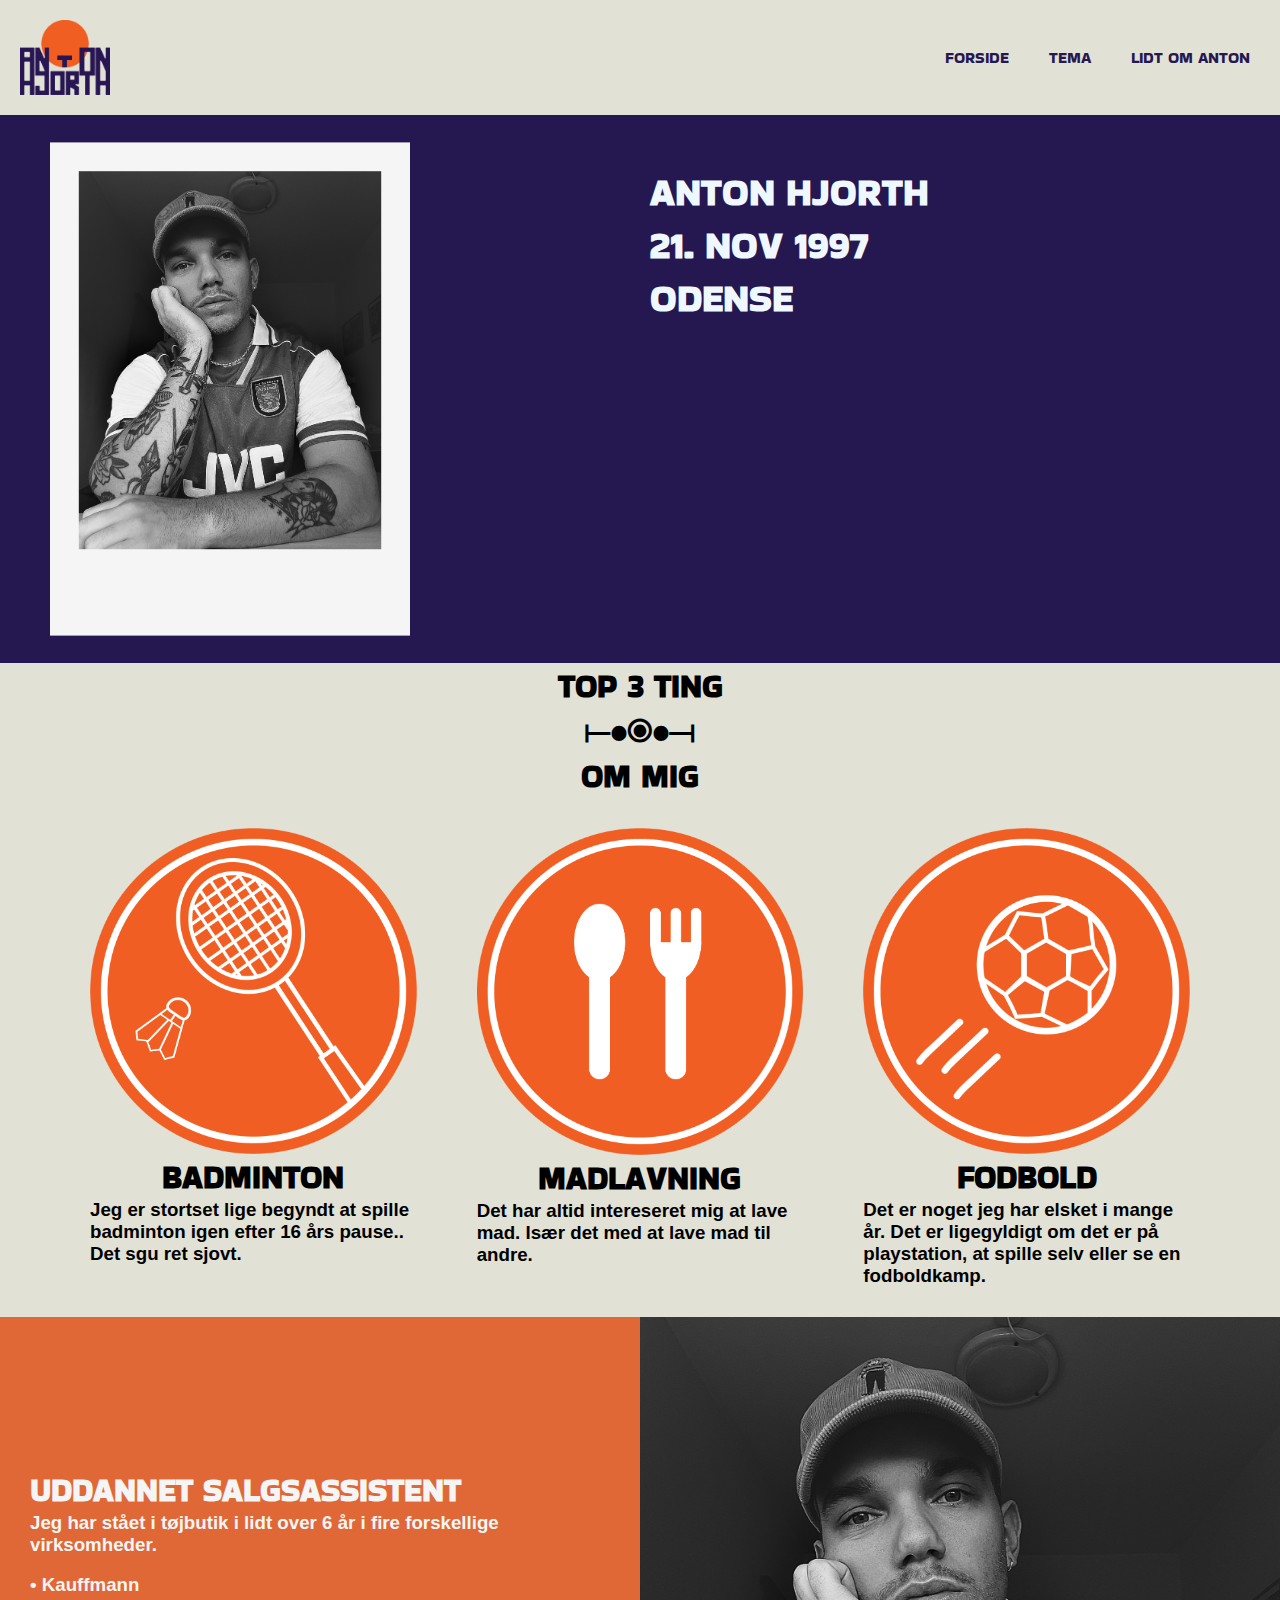
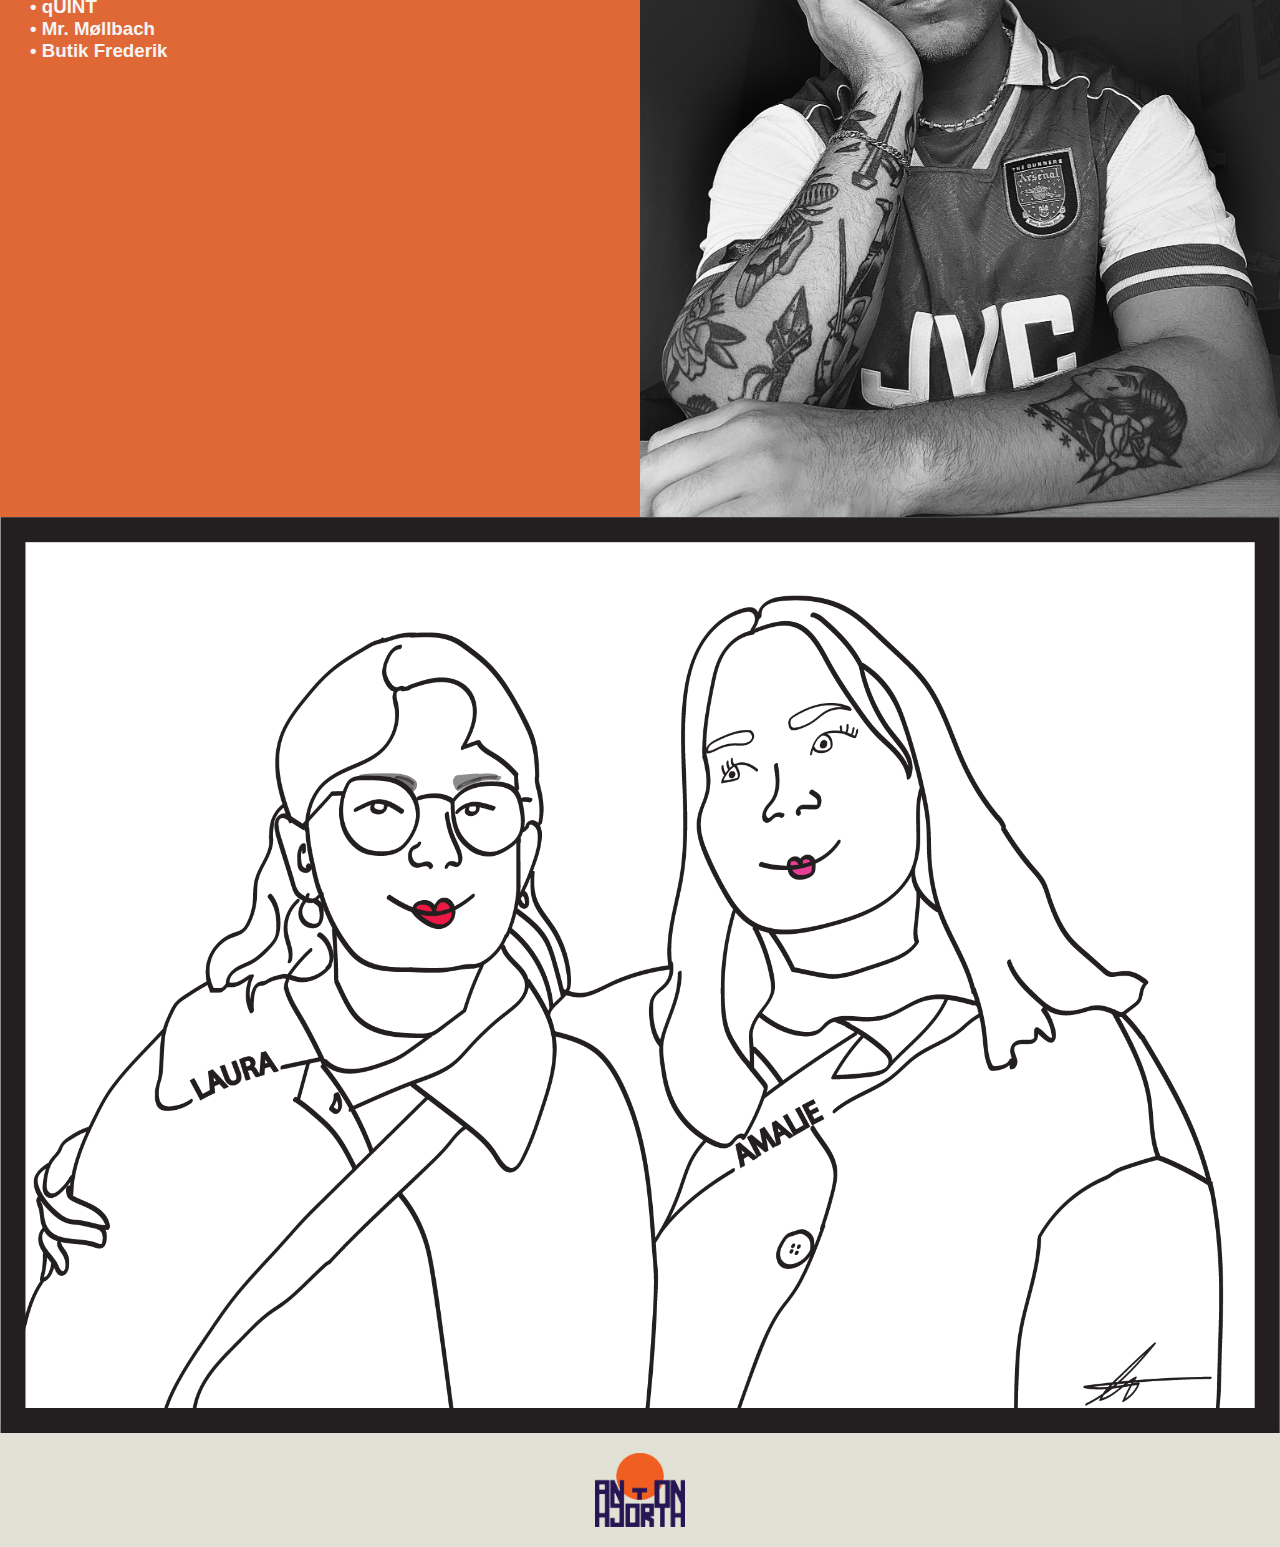
==== ommig.html @ fa8c7b9a "first commit" ====
<!DOCTYPE html>
<html lang="da">

<head>
    <meta charset="UTF-8">
    <meta http-equiv="X-UA-Compatible" content="IE=edge">
    <meta name="viewport" content="width=device-width, initial-scale=1.0">
    <link rel="stylesheet" href="menu.css">
    <link rel="stylesheet" href="general.css">
    <link rel="stylesheet" href="ommig.css">
    <link rel="preconnect" href="https://fonts.googleapis.com">
    <link rel="preconnect" href="https://fonts.gstatic.com" crossorigin>
    <link href="https://fonts.googleapis.com/css2?family=Bakbak+One&display=swap" rel="stylesheet">
    <title>Om mig</title>

</head>

<body>
    <header>
        <div class="logo">
            <a href="index.html">
                <img src="billeder/logo_ide2.webp" alt="Logo">
            </a>
        </div>
        <nav>
            <ul class="menu">
                <li><a href="index.html">FORSIDE</a></li>
                <li><a href="tema.html">TEMA</a></li>
                <li><a href="ommig.html">LIDT OM ANTON</a></li>
            </ul>
            <div class="burger">
                <div class="line"></div>
                <div class="line"></div>
                <div class="line"></div>
            </div>
        </nav>
    </header>
    <main>
        <div class="info_container">
            <div class="anton">
                <img src="billeder/anton_hjorth.webp" alt="Anton Hjorth">
            </div>
            <div class="navn">
                <h1>ANTON HJORTH</h1>
                <h1>21. NOV 1997</h1>
                <h1>ODENSE</h1>
            </div>
        </div>

        <div class="top3">
            <h1>TOP 3 TING</h1>
            <h1>⟝⦁⦿⦁⟞</h1>
            <h1>OM MIG</h1>

            <div class="top3_container">
                <div class="badminton_container">
                    <div class="ikon">
                        <img src="billeder/badminton_ikon.webp" alt="badminton ikon">
                    </div>
                    <h1>BADMINTON</h1>
                    <div class="top3_text">
                        <h3>Jeg er stortset lige begyndt at spille
                            badminton igen efter 16 års pause.. Det sgu ret sjovt.
                        </h3>
                    </div>
                </div>
                <div class="display_none">
                    <h1>⦁⦿⦁</h1>
                </div>
                <div class="mad_container">
                    <div class="ikon">
                        <img src="billeder/mad_ikon.webp" alt="madlavning ikon">
                    </div>
                    <h1>MADLAVNING</h1>
                    <div class="top3_text">
                        <h3>Det har altid intereseret mig at lave mad. Især det
                            med at lave mad til andre.
                        </h3>
                    </div>
                </div>
                <div class="display_none">
                    <h1>⦁⦿⦁</h1>
                </div>
                <div class="fodbold_container">
                    <div class="ikon">
                        <img src="billeder/fodbold_ikon.webp" alt="madlavning ikon">
                    </div>
                    <h1>FODBOLD</h1>
                    <div class="top3_text">
                        <h3>Det er noget jeg har elsket i mange år. Det er ligegyldigt
                            om det er på playstation, at spille selv eller se en fodboldkamp.
                        </h3>
                    </div>
                </div>
            </div>
        </div>


        <div class="uddannelse_container">
            <div class="uddannelse_text">
                <h1>UDDANNET SALGSASSISTENT</h1>
                <h3>Jeg har stået i tøjbutik i lidt
                    over 6 år i fire forskellige virksomheder.</h3>
                <br>
                <h3>• Kauffmann</h3>
                <h3>• qUINT</h3>
                <h3>• Mr. Møllbach</h3>
                <h3>• Butik Frederik</h3>
            </div>
            <div class="#">
                <img src="billeder/anton_hjorth.webp" alt="Anton Hjorth">
            </div>
        </div>
        <div class="lidt_mere">
            <div class="#">
                <img src="billeder/amalie&laura.webp" alt="Anton Hjorth">
            </div>
        </div>
    </main>
    <footer>
        <div class="logo">
            <a href="index.html">
                <img src="billeder/logo_ide2.webp" alt="Logo">
            </a>
        </div>
    </footer>


    <script src="menu.js"></script>
</body>

</html>
---- menu.css ----
* {
  margin: 0;
  padding: 0;
  box-sizing: border-box;
}
header {
  display: flex;
  justify-content: space-between;
  align-items: center;
  padding: 20px;
  background-color: #e2e1d5;
  box-shadow: 0 0 10px rgba(0, 0, 0, 0.1);
}
footer {
  display: flex;
  justify-content: center;
  align-items: center;
  padding: 20px;
  background-color: #e2e1d5;
  box-shadow: 0 0 10px rgba(0, 0, 0, 0.1);
}
.logo img {
  width: 90px;
}

nav {
  display: flex;
  align-items: center;
}

.menu {
  display: flex;
  list-style: none;
  margin: 0;
  padding: 0;
}

.menu li {
  margin-right: 20px;
}

.menu li:last-child {
  margin-right: 0;
}

.menu a {
  display: block;
  padding: 10px;
  color: #251750;
  text-decoration: none;
  transition: color 0.3s;
  text-align: end;
}

.menu a:hover {
  color: #e06837;
}

.burger {
  width: 30px;
  height: 20px;
  cursor: pointer;
}

.burger .line {
  width: 100%;
  height: 2px;
  background-color: #201e1f;
  margin-bottom: 5px;
  transition: 0.2s linear;
}
.burger {
  display: none;
}
@media screen and (max-width: 800px) {
  .menu {
    display: none;
  }
  .burger {
    display: block;
  }
  .burger.active .line:nth-child(1) {
    transform: rotate(45deg) translate(5px, 5px);
    transition: 0.2s linear;
  }

  .burger.active .line:nth-child(2) {
    opacity: 0;
    transition: 0.15s linear;
  }

  .burger.active .line:nth-child(3) {
    transform: rotate(-45deg) translate(5px, -5px);
    transition: 0.2s linear;
  }

  nav.active .menu {
    display: block;
    background-color: #e2e1d5;
    position: absolute;
    top: 105px;
    left: 0;
    width: 100%;
    box-shadow: 0 0 10px rgba(0, 0, 0, 0.1);
    z-index: 1;
  }

  nav.active .menu li {
    margin: 5px 20px;
  }

  nav.active .menu a {
    font-size: 24px;
    text-align: right;
  }
}
---- general.css ----
* {
  margin: 0;
  padding: 0;
  box-sizing: border-box;
}
html {
  background-color: #e2e1d5;
}

img {
  width: 100%;
  height: auto;
  display: block;
}
a {
  font-family: "Bakbak One", sans-serif;
  text-decoration: none;
  color: #1c004c;
}
a:hover {
  color: #e06837;
  transition: 0.2s linear;
}
h1 {
  font-family: "Bakbak One", sans-serif;
}
h3 {
  font-family: Arial, Helvetica, sans-serif;
}
---- ommig.css ----
* {
  margin: 0;
  padding: 0;
  box-sizing: border-box;
}

/* ------------- MOBILE ------------ */
/* ------------- MOBILE ------------ */
/* ------------- MOBILE ------------ */
/* ------------- MOBILE ------------ */

@media screen and (max-width: 800px) {
  .info_container {
    background-color: #251750;
    padding: 30px 0 30px 0;
  }
  .navn {
    text-align: center;
    color: whitesmoke;
    margin-top: 30px;
  }
  .anton {
    padding: 5% 5% 15% 5%;
    background-color: whitesmoke;
    margin: 0 50px 0 50px;
  }
  /* ------- TOP 3 TING ------ */
  .badminton_container,
  .mad_container,
  .fodbold_container {
    margin: 30px;
  }
  .top3 {
    text-align: center;
  }
  .ikon {
    margin-left: 50px;
    margin-right: 50px;
  }
  .top3_text {
    text-align: left;
    margin-left: 30px;
    margin-right: 30px;
  }
  /* ------------- UDDANNELSE ------------- */
  .uddannelse_container {
    background-color: #e06837;
    color: whitesmoke;
    text-align: center;
    padding-bottom: 20px;
  }
  .uddannelse_text {
    margin: 30px;
  }
}
/* ----------- DESKTOP ------------ */
/* ----------- DESKTOP ------------ */
/* ----------- DESKTOP ------------ */
/* ----------- DESKTOP ------------ */

@media screen and (min-width: 800px) {
  .info_container {
    display: grid;
    grid-template-columns: 1fr 1fr;
    background-color: #251750;
  }
  .anton {
    padding: 5% 5% 15% 5%;
    background-color: whitesmoke;
    scale: 90%;
    margin-left: 30px;
    max-width: 400px;
  }
  .navn {
    text-align: left;
    color: aliceblue;
    padding: 10px;
    margin-top: 40px;
    font-size: 1.2rem;
  }
  /* ------- TOP 3 TING ------ */
  .top3 {
    text-align: center;
  }
  .top3_container {
    display: grid;
    grid-template-columns: 1fr 1fr 1fr;
    margin-left: 60px;
    margin-right: 60px;
  }
  .badminton_container,
  .mad_container,
  .fodbold_container {
    margin: 30px;
  }
  .top3_text {
    text-align: left;
  }
  .display_none {
    display: none;
  }
  /* ---------- UDDANNELSE ---------- */
  .uddannelse_container {
    background-color: #e06837;
    color: whitesmoke;
    display: grid;
    grid-template-columns: 1fr 1fr;
  }
  .uddannelse_text {
    margin: 150px 30px 150px 30px;
  }
}
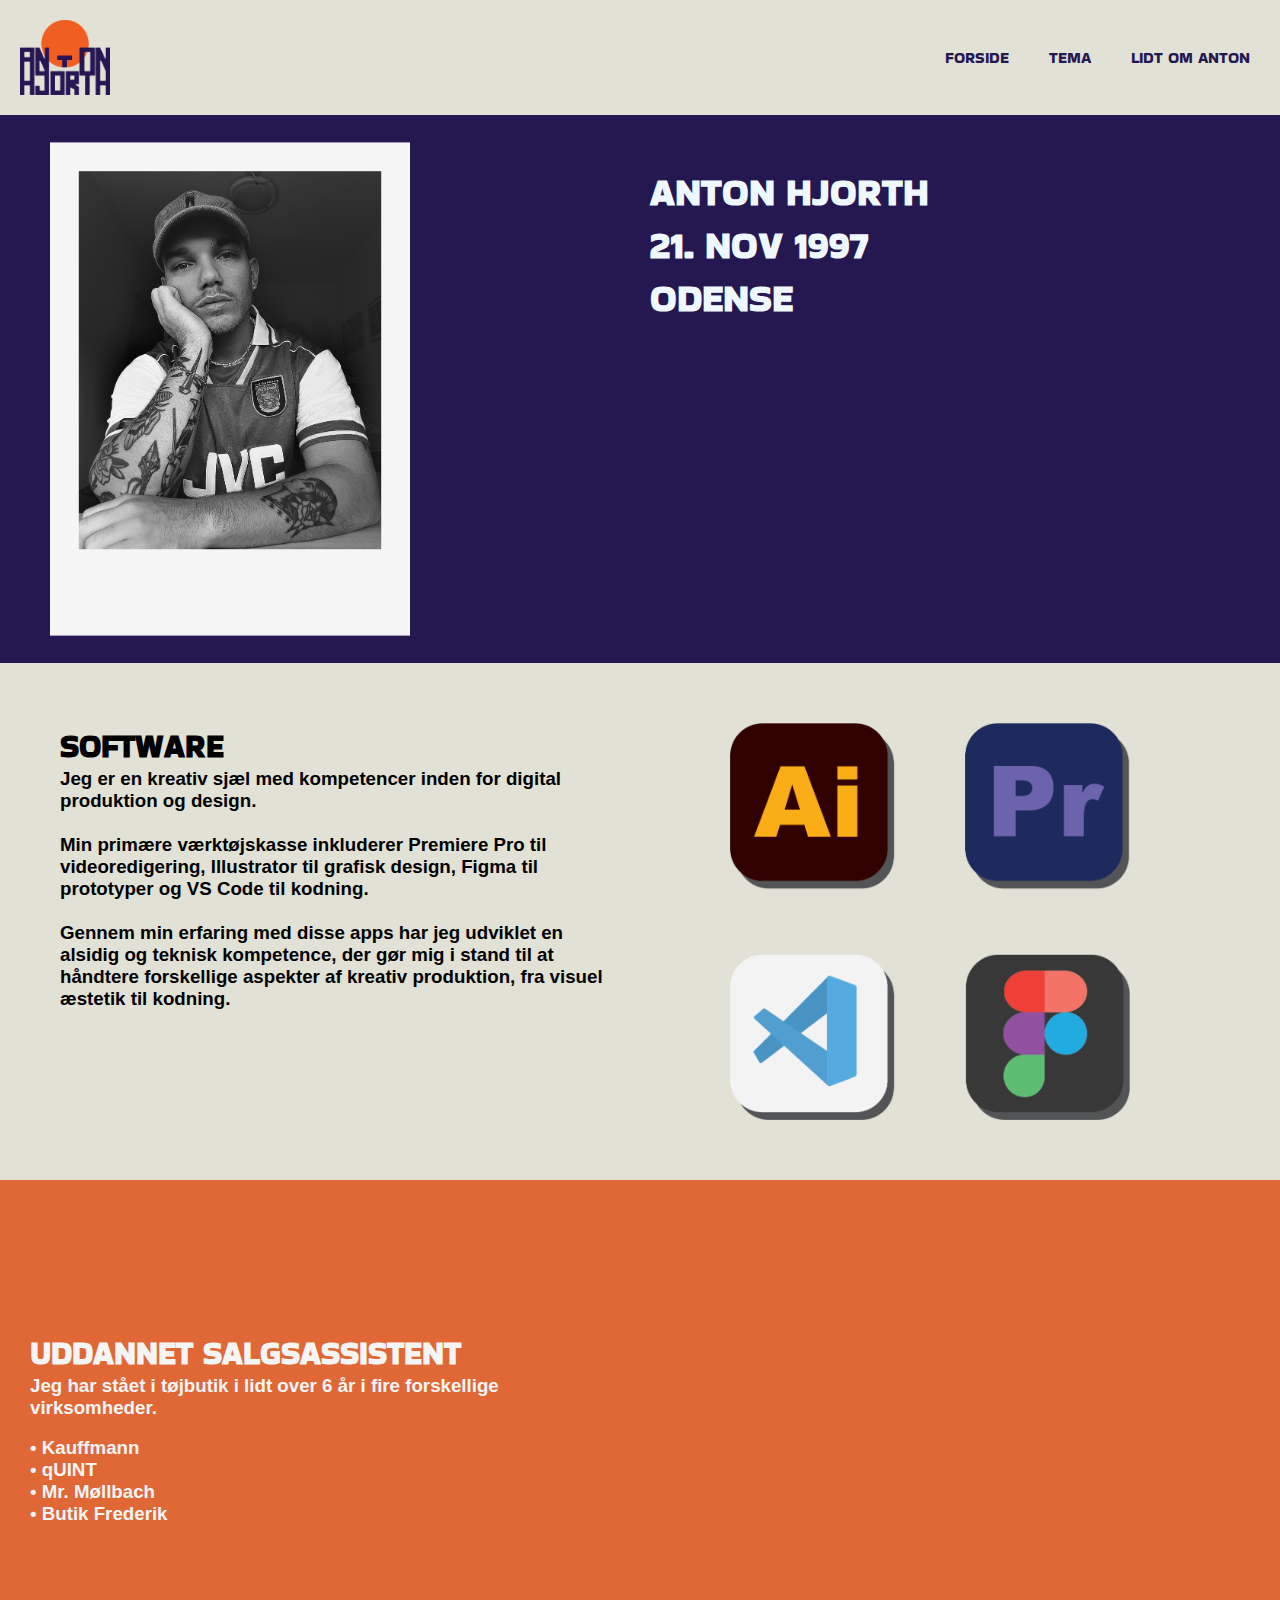
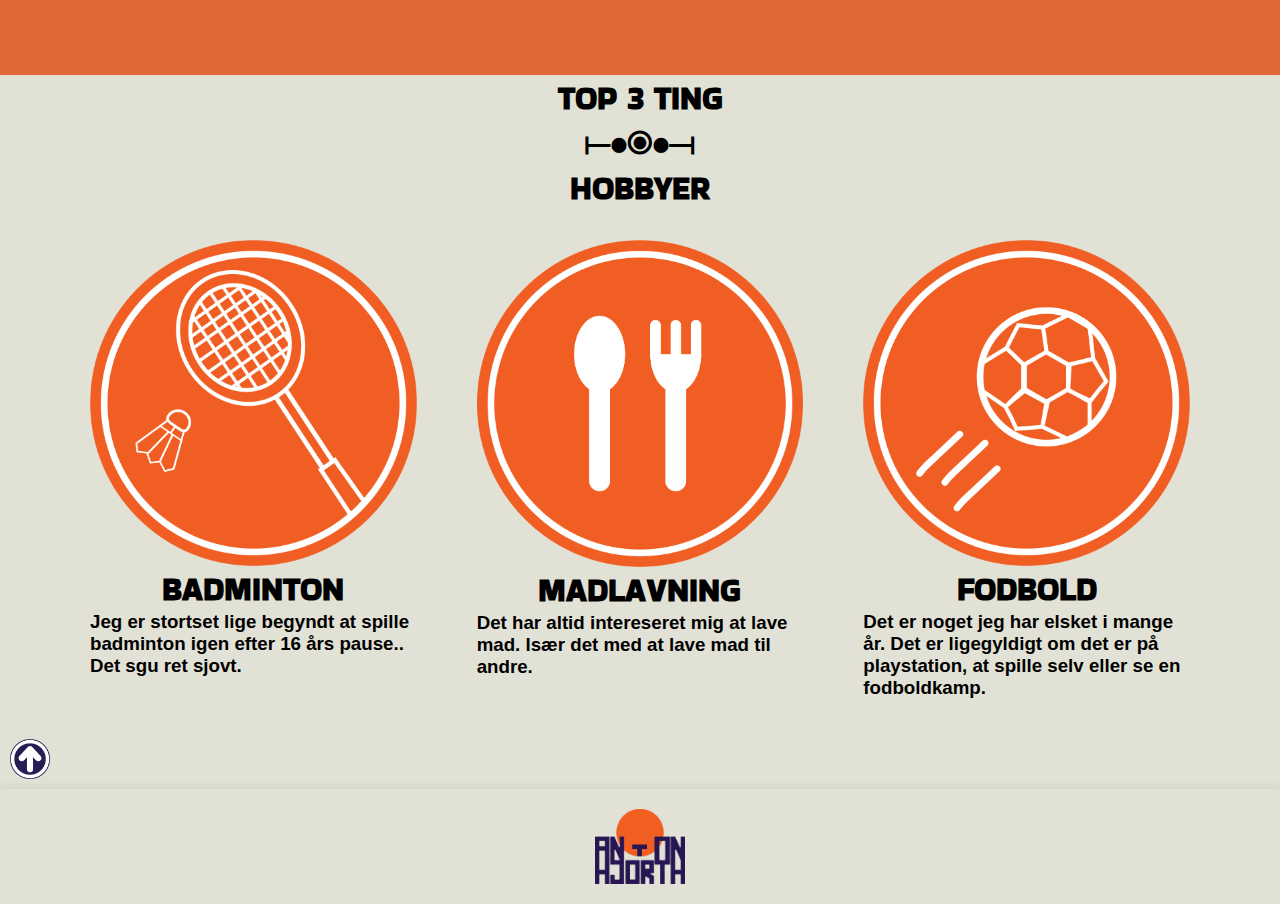
==== commit a0fb0c39: "Stor ændring" ====
--- a/ommig.html
+++ b/ommig.html
@@ -5,6 +5,8 @@
     <meta charset="UTF-8">
     <meta http-equiv="X-UA-Compatible" content="IE=edge">
     <meta name="viewport" content="width=device-width, initial-scale=1.0">
+    <link rel="icon" href="billeder/fav_icon.webp" type="image/x-icon">
+    <link rel="shortcut icon" href="billeder/fav_icon.webp" type="image/x-icon">
     <link rel="stylesheet" href="menu.css">
     <link rel="stylesheet" href="general.css">
     <link rel="stylesheet" href="ommig.css">
@@ -47,10 +49,49 @@
             </div>
         </div>
 
+        <div class="kompetencer_container">
+            <div class="kompetencer_text">
+                <h1>SOFTWARE</h1>
+
+                <h3>Jeg er en kreativ sjæl med kompetencer inden for digital produktion og design.
+                    <br><br>
+                    Min primære værktøjskasse inkluderer Premiere Pro til videoredigering, Illustrator til grafisk
+                    design,
+                    Figma til
+                    prototyper og VS Code til kodning.
+                    <br><br>
+                    Gennem min erfaring med disse apps har jeg udviklet en alsidig og teknisk kompetence, der gør mig i
+                    stand til at
+                    håndtere forskellige aspekter af kreativ produktion, fra visuel æstetik til kodning.
+                </h3>
+            </div>
+            <div class="ikoner">
+                <img src="billeder/ikoner.webp" alt="ikoner semi redesign">
+            </div>
+            <div class="ikoner_inline">
+                <img src="billeder/ikoner_inline.webp" alt="ikoner semi redesign">
+            </div>
+        </div>
+
+
+        <div class="uddannelse_container">
+            <div class="uddannelse_text">
+                <h1>UDDANNET SALGSASSISTENT</h1>
+                <h3>Jeg har stået i tøjbutik i lidt
+                    over 6 år i fire forskellige virksomheder.</h3>
+                <br>
+                <h3>• Kauffmann</h3>
+                <h3>• qUINT</h3>
+                <h3>• Mr. Møllbach</h3>
+                <h3>• Butik Frederik</h3>
+            </div>
+
+        </div>
+
         <div class="top3">
             <h1>TOP 3 TING</h1>
             <h1>⟝⦁⦿⦁⟞</h1>
-            <h1>OM MIG</h1>
+            <h1>HOBBYER</h1>
 
             <div class="top3_container">
                 <div class="badminton_container">
@@ -94,27 +135,10 @@
                 </div>
             </div>
         </div>
-
-
-        <div class="uddannelse_container">
-            <div class="uddannelse_text">
-                <h1>UDDANNET SALGSASSISTENT</h1>
-                <h3>Jeg har stået i tøjbutik i lidt
-                    over 6 år i fire forskellige virksomheder.</h3>
-                <br>
-                <h3>• Kauffmann</h3>
-                <h3>• qUINT</h3>
-                <h3>• Mr. Møllbach</h3>
-                <h3>• Butik Frederik</h3>
-            </div>
-            <div class="#">
-                <img src="billeder/anton_hjorth.webp" alt="Anton Hjorth">
-            </div>
-        </div>
-        <div class="lidt_mere">
-            <div class="#">
-                <img src="billeder/amalie&laura.webp" alt="Anton Hjorth">
-            </div>
+        <div class="top">
+            <a href="#top">
+                <img src="billeder/pil_op.webp" alt="pil op">
+            </a>
         </div>
     </main>
     <footer>
--- a/general.css
+++ b/general.css
@@ -27,3 +27,12 @@
 h3 {
   font-family: Arial, Helvetica, sans-serif;
 }
+.top {
+  width: 40px;
+  margin: 10px;
+}
+.top:hover {
+  filter: grayscale(70%);
+  transition: 0.4s linear;
+  scale: 95%;
+}
--- a/ommig.css
+++ b/ommig.css
@@ -24,6 +24,19 @@
     background-color: whitesmoke;
     margin: 0 50px 0 50px;
   }
+
+  /* ----------- KOMPETENCER ----------- */
+
+  .ikoner {
+    display: none;
+  }
+  .ikoner_inline {
+    margin: 30px;
+  }
+  .kompetencer_text {
+    margin: 30px;
+  }
+
   /* ------- TOP 3 TING ------ */
   .badminton_container,
   .mad_container,
@@ -45,12 +58,11 @@
   /* ------------- UDDANNELSE ------------- */
   .uddannelse_container {
     background-color: #e06837;
-    color: whitesmoke;
+    color: rgb(255, 255, 255);
     text-align: center;
-    padding-bottom: 20px;
   }
   .uddannelse_text {
-    margin: 30px;
+    margin: 10px;
   }
 }
 /* ----------- DESKTOP ------------ */
@@ -78,6 +90,28 @@
     margin-top: 40px;
     font-size: 1.2rem;
   }
+
+  /* ----------- KOMPETENCER ----------- */
+
+  .kompetencer_container {
+    display: grid;
+    grid-template-columns: 1fr 1fr;
+    margin: 30px;
+  }
+  .ikoner {
+    margin: 30px 30px 30px 90px;
+    width: 400px;
+    display: flex;
+    justify-content: center;
+    align-items: center;
+  }
+  .ikoner_inline {
+    display: none;
+  }
+  .kompetencer_text {
+    margin: 30px;
+  }
+
   /* ------- TOP 3 TING ------ */
   .top3 {
     text-align: center;
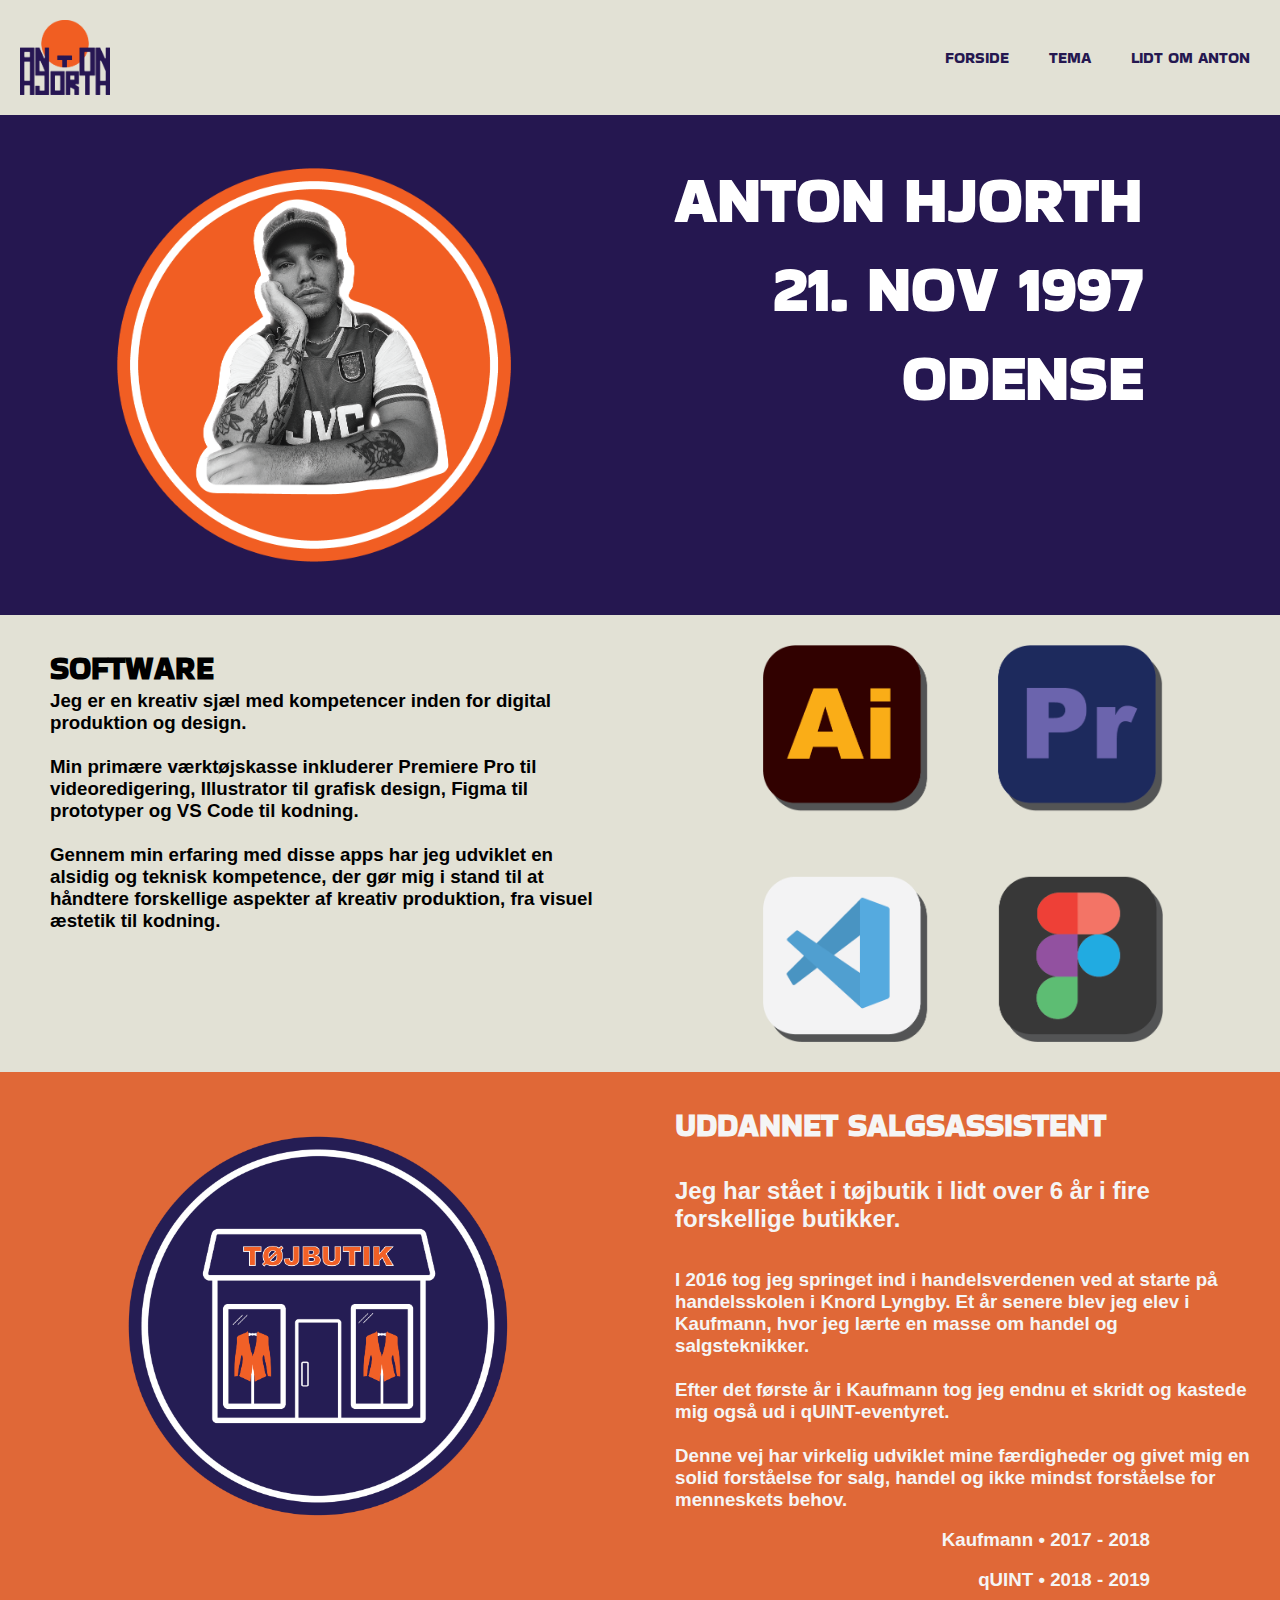
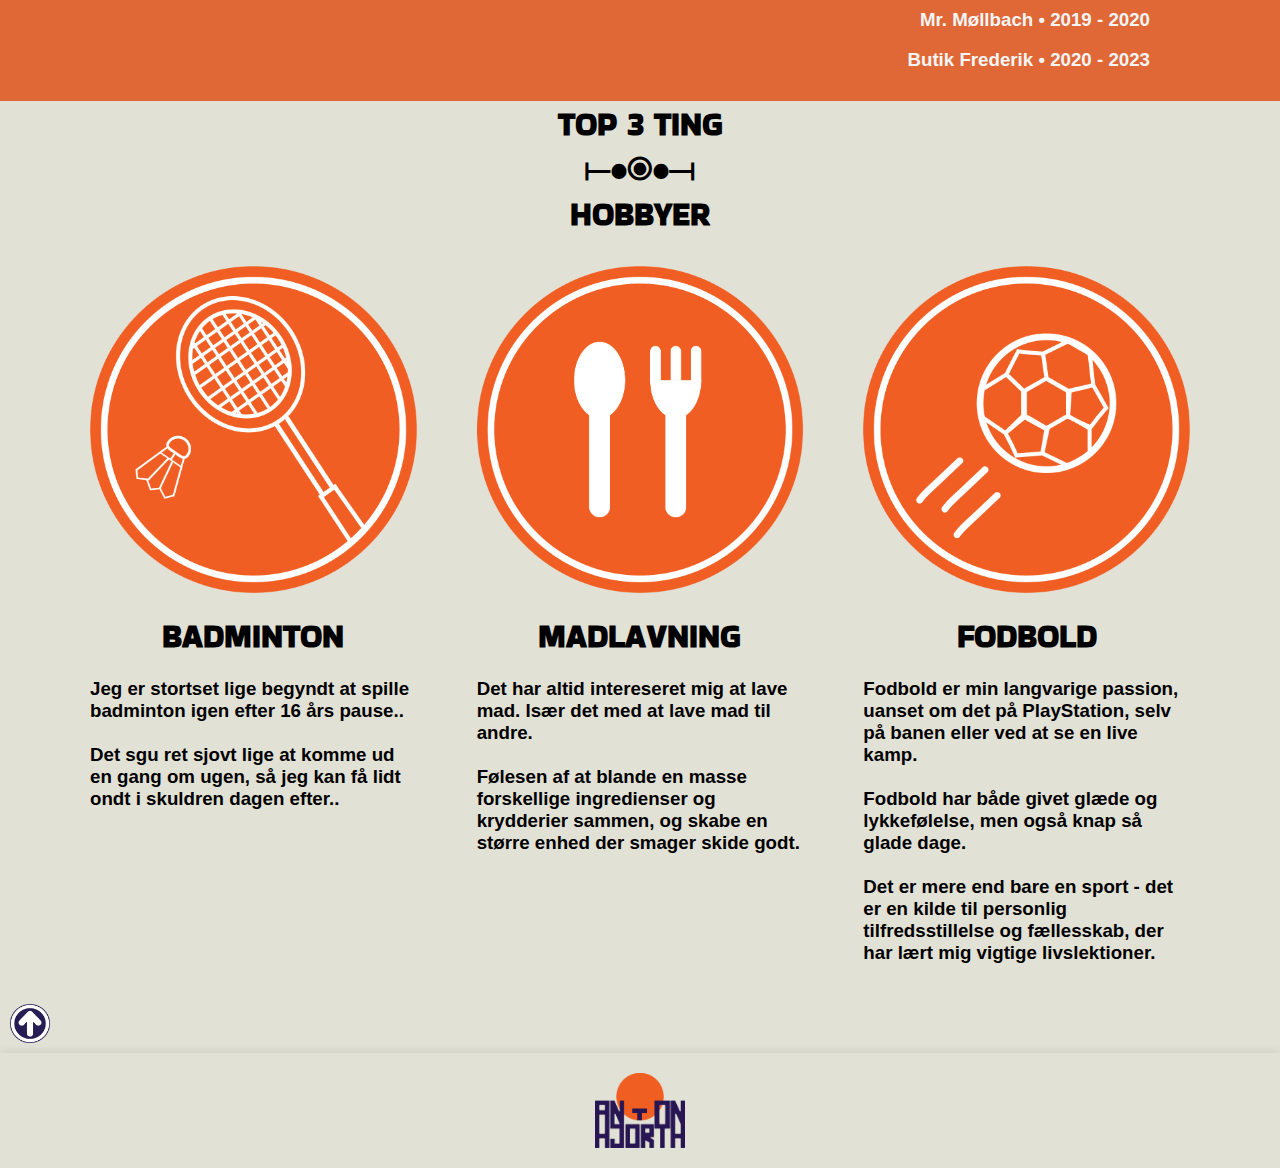
==== commit dd8a2b76: "større ændring i det hele" ====
--- a/ommig.html
+++ b/ommig.html
@@ -24,10 +24,19 @@
                 <img src="billeder/logo_ide2.webp" alt="Logo">
             </a>
         </div>
+
         <nav>
             <ul class="menu">
                 <li><a href="index.html">FORSIDE</a></li>
-                <li><a href="tema.html">TEMA</a></li>
+                <li class="dropdown">
+                    <a href="tema.html">TEMA</a>
+                    <div class="dropdown-content">
+                        <a href="tema2.html">STUDIESTARTSPRØVE</a>
+                        <a href="tema3.html">UX/UI</a>
+                        <a href="tema4.html">ANIMATION</a>
+                        <a href="tema5.html">INDHOLD</a>
+                    </div>
+                </li>
                 <li><a href="ommig.html">LIDT OM ANTON</a></li>
             </ul>
             <div class="burger">
@@ -40,7 +49,7 @@
     <main>
         <div class="info_container">
             <div class="anton">
-                <img src="billeder/anton_hjorth.webp" alt="Anton Hjorth">
+                <img src="billeder/anton_box.webp" alt="Anton Hjorth">
             </div>
             <div class="navn">
                 <h1>ANTON HJORTH</h1>
@@ -75,17 +84,39 @@
 
 
         <div class="uddannelse_container">
+            <div class="tojbutik">
+                <img src="billeder/tojbutik.webp" alt="Tøjbutik ikon">
+            </div>
             <div class="uddannelse_text">
                 <h1>UDDANNET SALGSASSISTENT</h1>
-                <h3>Jeg har stået i tøjbutik i lidt
-                    over 6 år i fire forskellige virksomheder.</h3>
+                <div class="year6">
+                    <h2>Jeg har stået i tøjbutik i lidt
+                        over 6 år i fire forskellige butikker.</h2>
+                </div>
+                <br><br>
+                <h3>I 2016 tog jeg springet ind i handelsverdenen ved at starte på handelsskolen i Knord Lyngby. Et år
+                    senere blev jeg elev
+                    i Kaufmann, hvor jeg lærte en masse om handel og salgsteknikker.
+                    <br><br>
+                    Efter det første år i Kaufmann tog
+                    jeg endnu et
+                    skridt og kastede mig også ud i qUINT-eventyret.
+                    <br><br>
+                    Denne vej har virkelig udviklet mine færdigheder
+                    og givet mig en
+                    solid forståelse for salg, handel og ikke mindst forståelse for menneskets behov.
+                </h3>
                 <br>
-                <h3>• Kauffmann</h3>
-                <h3>• qUINT</h3>
-                <h3>• Mr. Møllbach</h3>
-                <h3>• Butik Frederik</h3>
-            </div>
-
+                <div class="cv">
+                    <h3>Kaufmann • 2017 - 2018</h3>
+                    <br>
+                    <h3>qUINT • 2018 - 2019</h3>
+                    <br>
+                    <h3>Mr. Møllbach • 2019 - 2020</h3>
+                    <br>
+                    <h3>Butik Frederik • 2020 - 2023</h3>
+                </div>
+            </div>
         </div>
 
         <div class="top3">
@@ -95,13 +126,19 @@
 
             <div class="top3_container">
                 <div class="badminton_container">
+
                     <div class="ikon">
                         <img src="billeder/badminton_ikon.webp" alt="badminton ikon">
                     </div>
-                    <h1>BADMINTON</h1>
+                    <div class="top3_overskrift">
+                        <h1>BADMINTON</h1>
+                    </div>
                     <div class="top3_text">
                         <h3>Jeg er stortset lige begyndt at spille
-                            badminton igen efter 16 års pause.. Det sgu ret sjovt.
+                            badminton igen efter 16 års pause..
+                            <br> <br>
+                            Det sgu ret sjovt lige at komme ud
+                            en gang om ugen, så jeg kan få lidt ondt i skuldren dagen efter..
                         </h3>
                     </div>
                 </div>
@@ -112,10 +149,15 @@
                     <div class="ikon">
                         <img src="billeder/mad_ikon.webp" alt="madlavning ikon">
                     </div>
-                    <h1>MADLAVNING</h1>
+                    <div class="top3_overskrift">
+                        <h1>MADLAVNING</h1>
+                    </div>
                     <div class="top3_text">
                         <h3>Det har altid intereseret mig at lave mad. Især det
                             med at lave mad til andre.
+                            <br><br>
+                            Følesen af at blande en masse forskellige ingredienser og krydderier sammen,
+                            og skabe en større enhed der smager skide godt.
                         </h3>
                     </div>
                 </div>
@@ -126,10 +168,18 @@
                     <div class="ikon">
                         <img src="billeder/fodbold_ikon.webp" alt="madlavning ikon">
                     </div>
-                    <h1>FODBOLD</h1>
+                    <div class="top3_overskrift">
+                        <h1>FODBOLD</h1>
+                    </div>
                     <div class="top3_text">
-                        <h3>Det er noget jeg har elsket i mange år. Det er ligegyldigt
-                            om det er på playstation, at spille selv eller se en fodboldkamp.
+                        <h3>Fodbold er min langvarige passion, uanset om det på PlayStation, selv på banen
+                            eller ved at se en live kamp.
+                            <br> <br>
+                            Fodbold har både givet glæde og lykkefølelse, men også knap så glade dage.
+                            <br> <br>
+                            Det er mere end bare en sport -
+                            det er en kilde til personlig tilfredsstillelse og fællesskab, der har lært mig vigtige
+                            livslektioner.
                         </h3>
                     </div>
                 </div>
--- a/menu.css
+++ b/menu.css
@@ -19,6 +19,7 @@
   background-color: #e2e1d5;
   box-shadow: 0 0 10px rgba(0, 0, 0, 0.1);
 }
+
 .logo img {
   width: 90px;
 }
@@ -72,6 +73,19 @@
 .burger {
   display: none;
 }
+@media screen and (min-width: 800px) {
+  .dropdown-content {
+    display: none;
+    position: absolute;
+    background-color: #e2e1d5;
+    box-shadow: 0 4px 8px rgba(0, 0, 0, 0.1);
+    z-index: 1;
+    border-radius: 5px;
+  }
+  .dropdown:hover .dropdown-content {
+    display: block;
+  }
+}
 @media screen and (max-width: 800px) {
   .menu {
     display: none;
@@ -113,4 +127,7 @@
     font-size: 24px;
     text-align: right;
   }
+  .dropdown-content {
+    display: none;
+  }
 }
--- a/general.css
+++ b/general.css
@@ -4,7 +4,13 @@
   box-sizing: border-box;
 }
 html {
-  background-color: #e2e1d5;
+  --primary: #1c004c; /*Mørkeblå/Lilla - 1 af de 3 main farver*/
+  --secondary: #e2e1d5; /*Off White - 1 af de 3 main farver */
+  --tertiary: #e06837; /* Orange - 1 af de 3 main farver */
+  --quaternary: #ffffff; /* Hvid - tekst i mørke områder */
+  --quinary: #000000; /* Sort */
+
+  background-color: var(--secondary);
 }
 
 img {
@@ -15,14 +21,17 @@
 a {
   font-family: "Bakbak One", sans-serif;
   text-decoration: none;
-  color: #1c004c;
+  color: var(--primary);
 }
 a:hover {
-  color: #e06837;
+  color: var(--tertiary);
   transition: 0.2s linear;
 }
 h1 {
   font-family: "Bakbak One", sans-serif;
+}
+h2 {
+  font-family: Arial, Helvetica, sans-serif;
 }
 h3 {
   font-family: Arial, Helvetica, sans-serif;
--- a/ommig.css
+++ b/ommig.css
@@ -3,26 +3,29 @@
   padding: 0;
   box-sizing: border-box;
 }
-
-/* ------------- MOBILE ------------ */
-/* ------------- MOBILE ------------ */
-/* ------------- MOBILE ------------ */
-/* ------------- MOBILE ------------ */
-
-@media screen and (max-width: 800px) {
+.cv {
+  text-align: right;
+  margin-right: 100px;
+}
+.top3_overskrift {
+  margin: 20px;
+}
+.year6 {
+  padding-top: 30px;
+}
+/* ------------- MOBILE ------------ */
+/* ------------- MOBILE ------------ */
+/* ------------- MOBILE ------------ */
+/* ------------- MOBILE ------------ */
+
+@media screen and (max-width: 768px) {
   .info_container {
     background-color: #251750;
-    padding: 30px 0 30px 0;
   }
   .navn {
     text-align: center;
     color: whitesmoke;
-    margin-top: 30px;
-  }
-  .anton {
-    padding: 5% 5% 15% 5%;
-    background-color: whitesmoke;
-    margin: 0 50px 0 50px;
+    padding-bottom: 30px;
   }
 
   /* ----------- KOMPETENCER ----------- */
@@ -47,8 +50,11 @@
     text-align: center;
   }
   .ikon {
-    margin-left: 50px;
-    margin-right: 50px;
+    width: 250px;
+    margin: 0 auto;
+    display: flex;
+    justify-content: center;
+    align-items: center;
   }
   .top3_text {
     text-align: left;
@@ -59,47 +65,64 @@
   .uddannelse_container {
     background-color: #e06837;
     color: rgb(255, 255, 255);
-    text-align: center;
   }
   .uddannelse_text {
-    margin: 10px;
-  }
-}
-/* ----------- DESKTOP ------------ */
-/* ----------- DESKTOP ------------ */
-/* ----------- DESKTOP ------------ */
-/* ----------- DESKTOP ------------ */
-
-@media screen and (min-width: 800px) {
+    margin: 0px 30px 10px 30px;
+    padding-bottom: 20px;
+  }
+  .cv {
+    padding-top: 40px;
+    padding-bottom: 40px;
+  }
+  .tojbutik {
+    width: 300px;
+    margin: 0 auto;
+    display: flex;
+    justify-content: center;
+    align-items: center;
+  }
+}
+/* ----------- DESKTOP ------------ */
+/* ----------- DESKTOP ------------ */
+/* ----------- DESKTOP ------------ */
+/* ----------- DESKTOP ------------ */
+
+@media screen and (min-width: 991px) {
   .info_container {
     display: grid;
-    grid-template-columns: 1fr 1fr;
+    grid-template-columns: repeat(2, 1fr);
+    grid-template-rows: 1fr;
+    grid-column-gap: 10px;
+    grid-row-gap: 10px;
     background-color: #251750;
   }
   .anton {
-    padding: 5% 5% 15% 5%;
-    background-color: whitesmoke;
-    scale: 90%;
-    margin-left: 30px;
-    max-width: 400px;
+    margin-left: 10%;
+    max-width: 500px;
   }
   .navn {
-    text-align: left;
-    color: aliceblue;
+    text-align: right;
+    color: rgb(255, 255, 255);
     padding: 10px;
-    margin-top: 40px;
-    font-size: 1.2rem;
+    margin-top: 30px;
+    margin-bottom: 30px;
+    margin-right: 20%;
+    font-size: 2.5cqw;
   }
 
   /* ----------- KOMPETENCER ----------- */
 
   .kompetencer_container {
     display: grid;
-    grid-template-columns: 1fr 1fr;
-    margin: 30px;
+    grid-template-columns: repeat(2, 1fr);
+    grid-template-rows: 1fr;
+    grid-column-gap: 10px;
+    grid-row-gap: 10px;
   }
   .ikoner {
-    margin: 30px 30px 30px 90px;
+    padding-top: 30px;
+    padding-bottom: 30px;
+    margin: 0 auto;
     width: 400px;
     display: flex;
     justify-content: center;
@@ -109,7 +132,7 @@
     display: none;
   }
   .kompetencer_text {
-    margin: 30px;
+    margin: 30px 30px 30px 50px;
   }
 
   /* ------- TOP 3 TING ------ */
@@ -138,9 +161,84 @@
     background-color: #e06837;
     color: whitesmoke;
     display: grid;
+    grid-template-columns: repeat(2, 1fr);
+    grid-template-rows: 1fr;
+    grid-column-gap: 10px;
+    grid-row-gap: 10px;
+  }
+  .tojbutik {
+    max-width: 80%;
+    margin-left: 10%;
+  }
+  .uddannelse_text {
+    margin: 30px;
+  }
+}
+/* -------- TABLET --------- */
+/* -------- TABLET --------- */
+/* -------- TABLET --------- */
+/* -------- TABLET --------- */
+
+@media only screen and (min-width: 768px) and (max-width: 991px) {
+  .info_container {
+    display: grid;
     grid-template-columns: 1fr 1fr;
+    background-color: #251750;
+  }
+  .anton {
+    margin-left: 30px;
+    max-width: 500px;
+  }
+  .navn {
+    text-align: right;
+    color: aliceblue;
+    padding: 10px;
+    margin-top: 30px;
+    margin-bottom: 30px;
+    margin-right: 20%;
+    font-size: 2.5cqw;
+  }
+
+  /* ----------- KOMPETENCER ----------- */
+
+  .ikoner {
+    display: none;
+  }
+  .ikoner_inline {
+    margin: 30px;
+  }
+  .kompetencer_text {
+    margin: 30px;
+  }
+  /* ------- TOP 3 TING ------ */
+  .top3 {
+    text-align: center;
+  }
+  .top3_container {
+    display: grid;
+    grid-template-columns: 1fr 1fr;
+    margin-left: 60px;
+    margin-right: 60px;
+  }
+  .badminton_container,
+  .mad_container,
+  .fodbold_container {
+    margin: 30px;
+  }
+  .top3_text {
+    text-align: left;
+  }
+  .display_none {
+    display: none;
+  }
+  /* ---------- UDDANNELSE ---------- */
+  .uddannelse_container {
+    background-color: #e06837;
+    color: whitesmoke;
+    display: grid;
+    grid-template-columns: 1fr 1fr;
   }
   .uddannelse_text {
-    margin: 150px 30px 150px 30px;
-  }
-}
+    margin: 30px;
+  }
+}
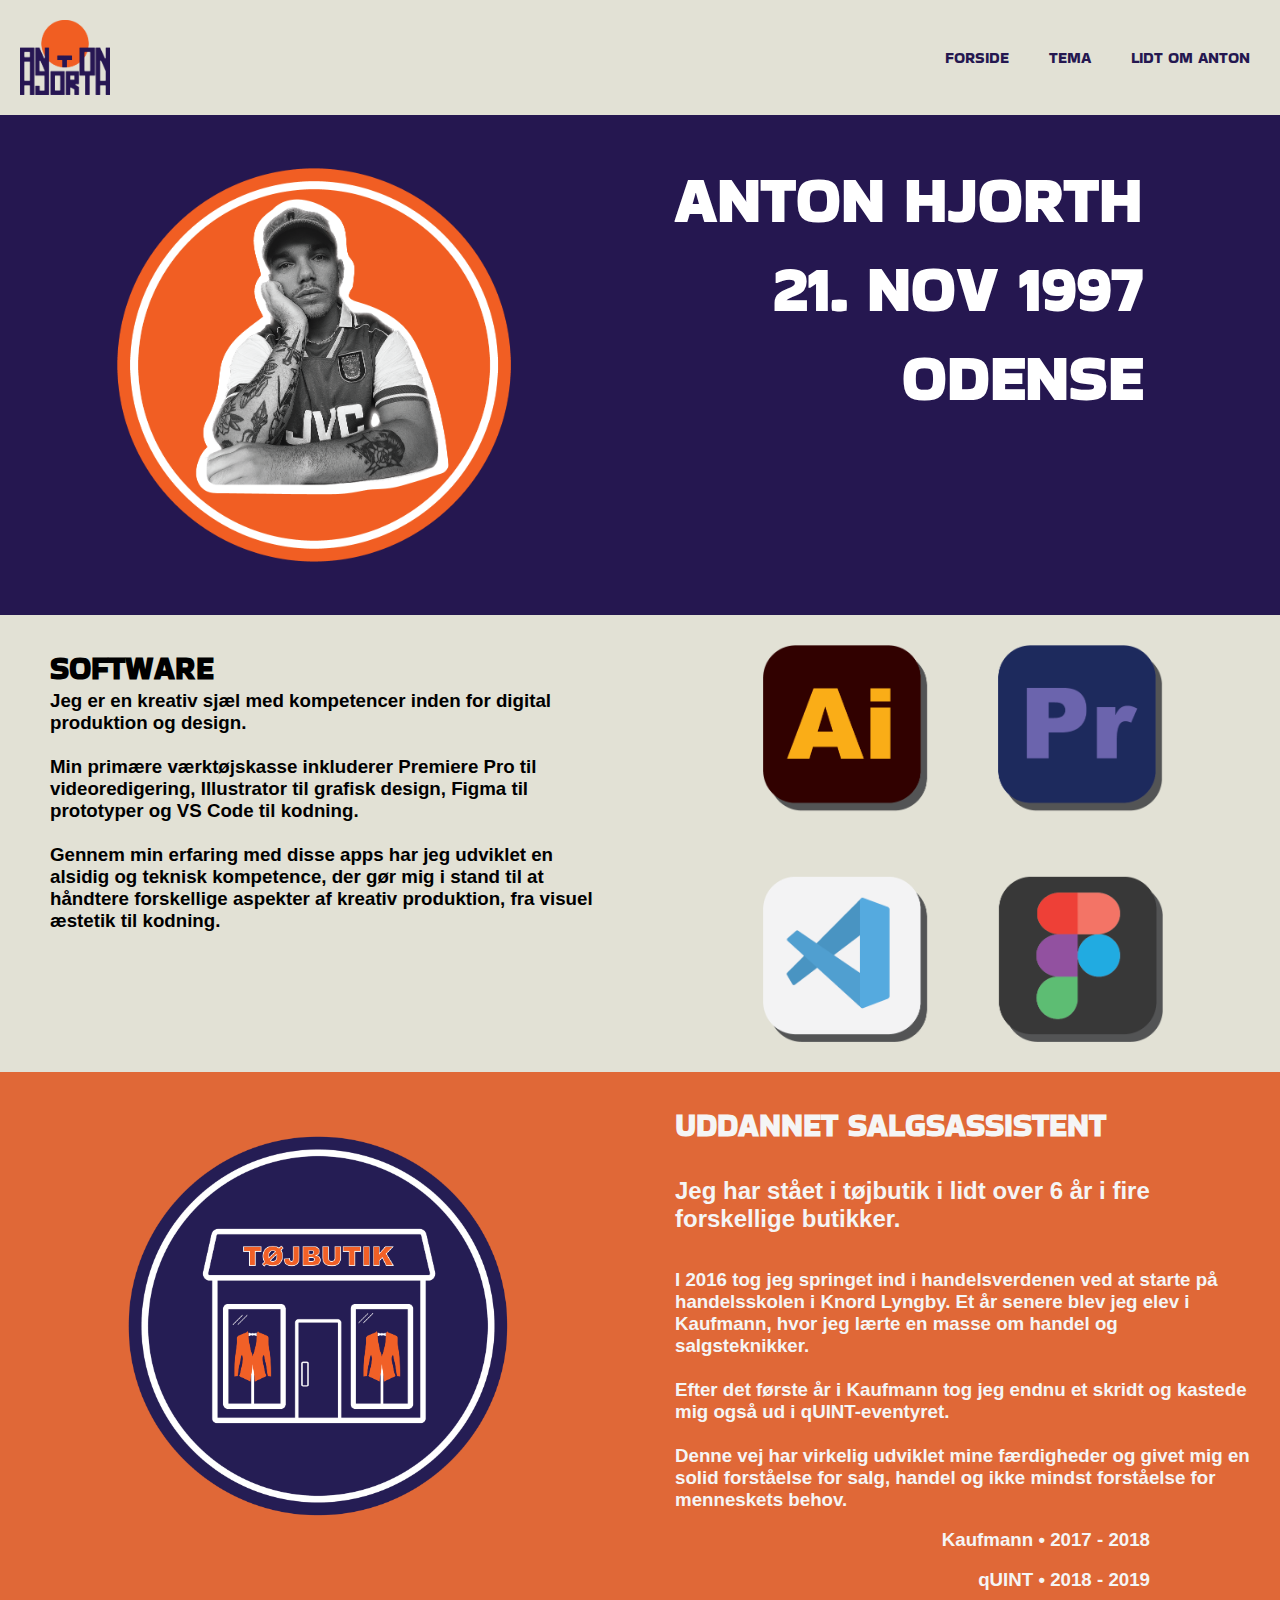
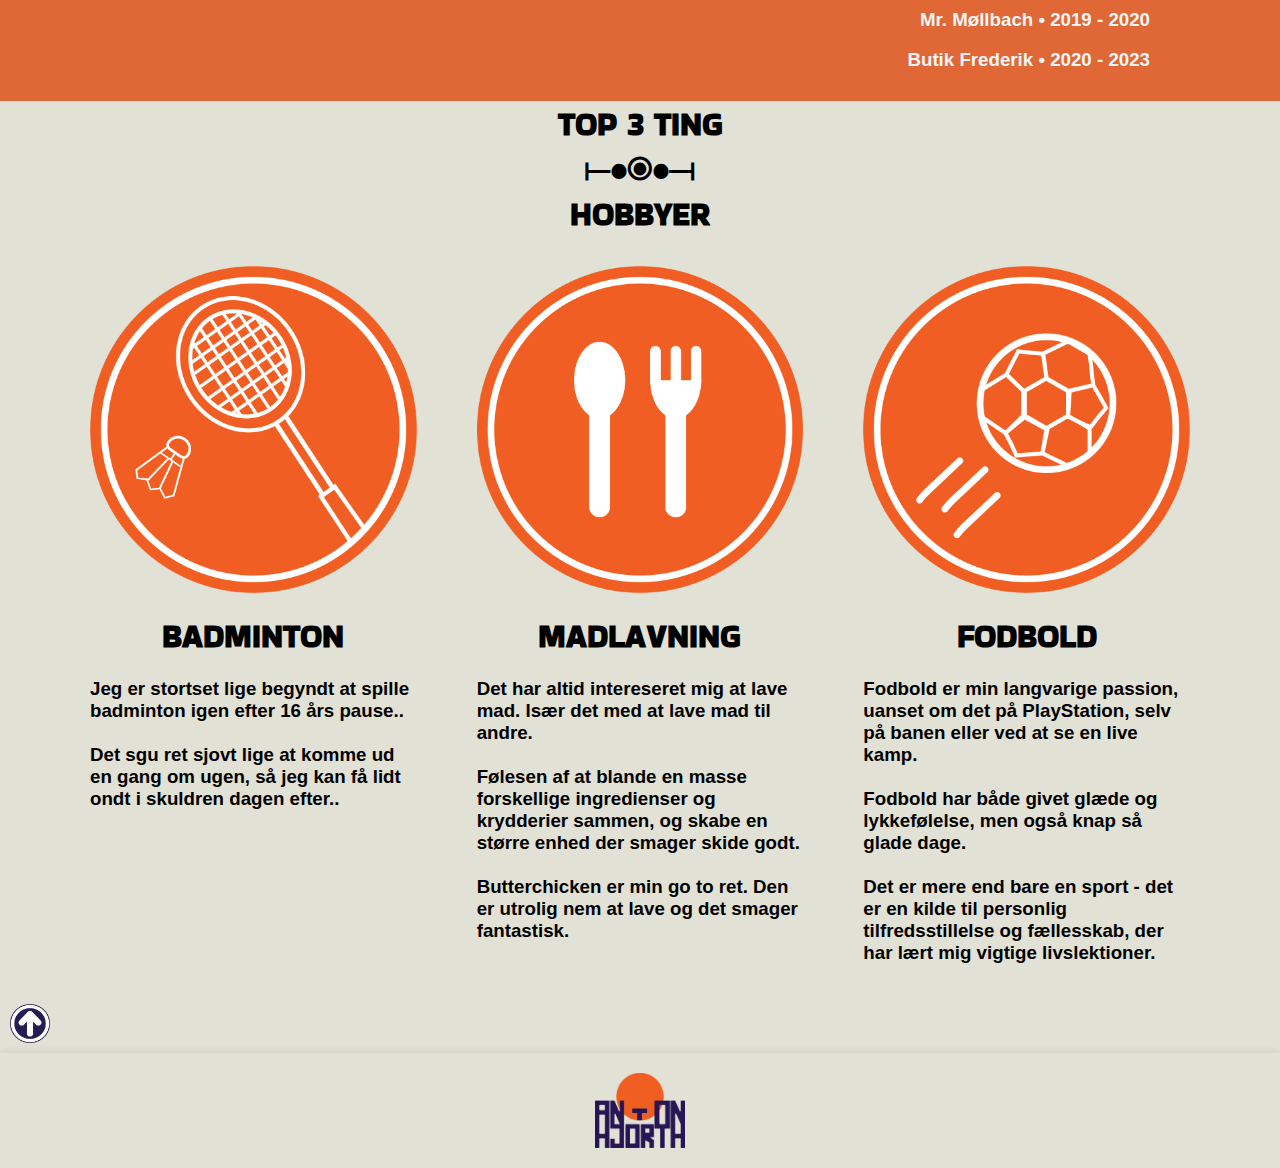
==== commit e7d4ea6a: "stor ændring igen" ====
--- a/ommig.html
+++ b/ommig.html
@@ -158,6 +158,8 @@
                             <br><br>
                             Følesen af at blande en masse forskellige ingredienser og krydderier sammen,
                             og skabe en større enhed der smager skide godt.
+                            <br><br>
+                            Butterchicken er min go to ret. Den er utrolig nem at lave og det smager fantastisk.
                         </h3>
                     </div>
                 </div>
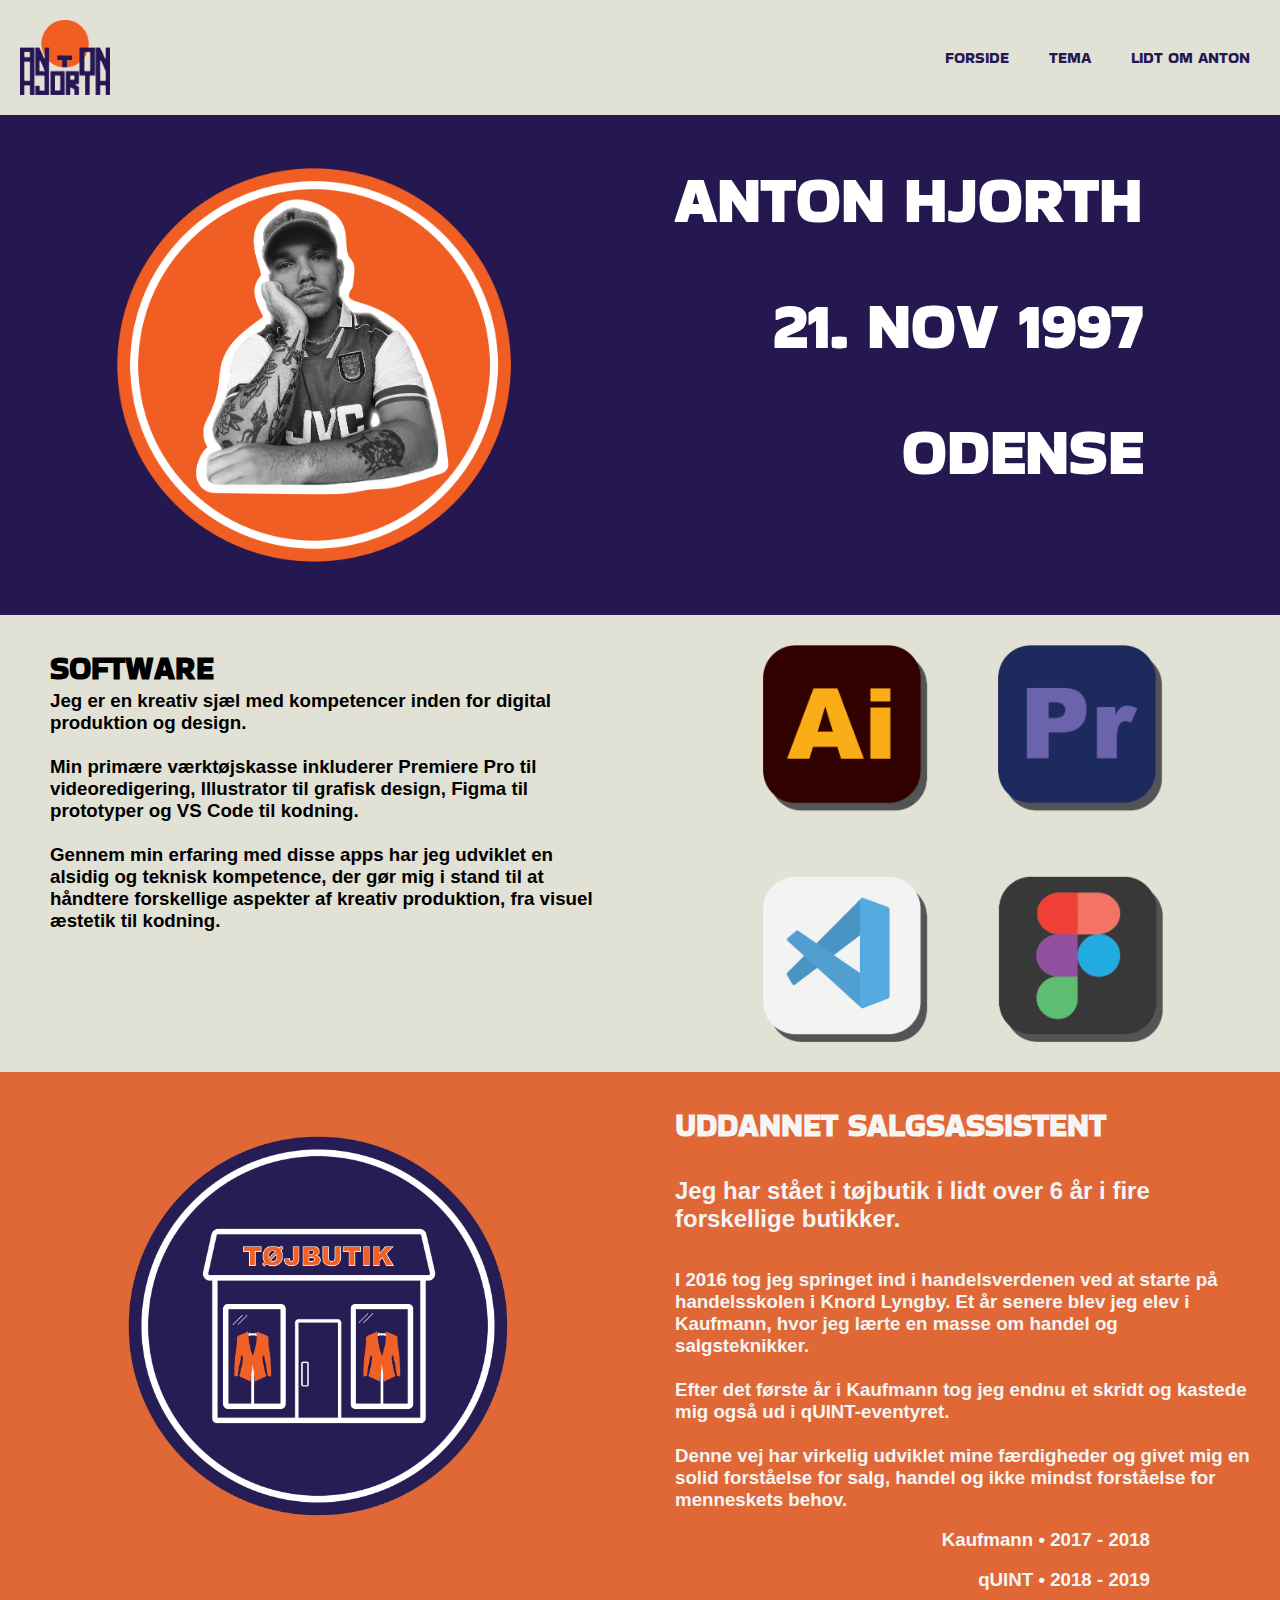
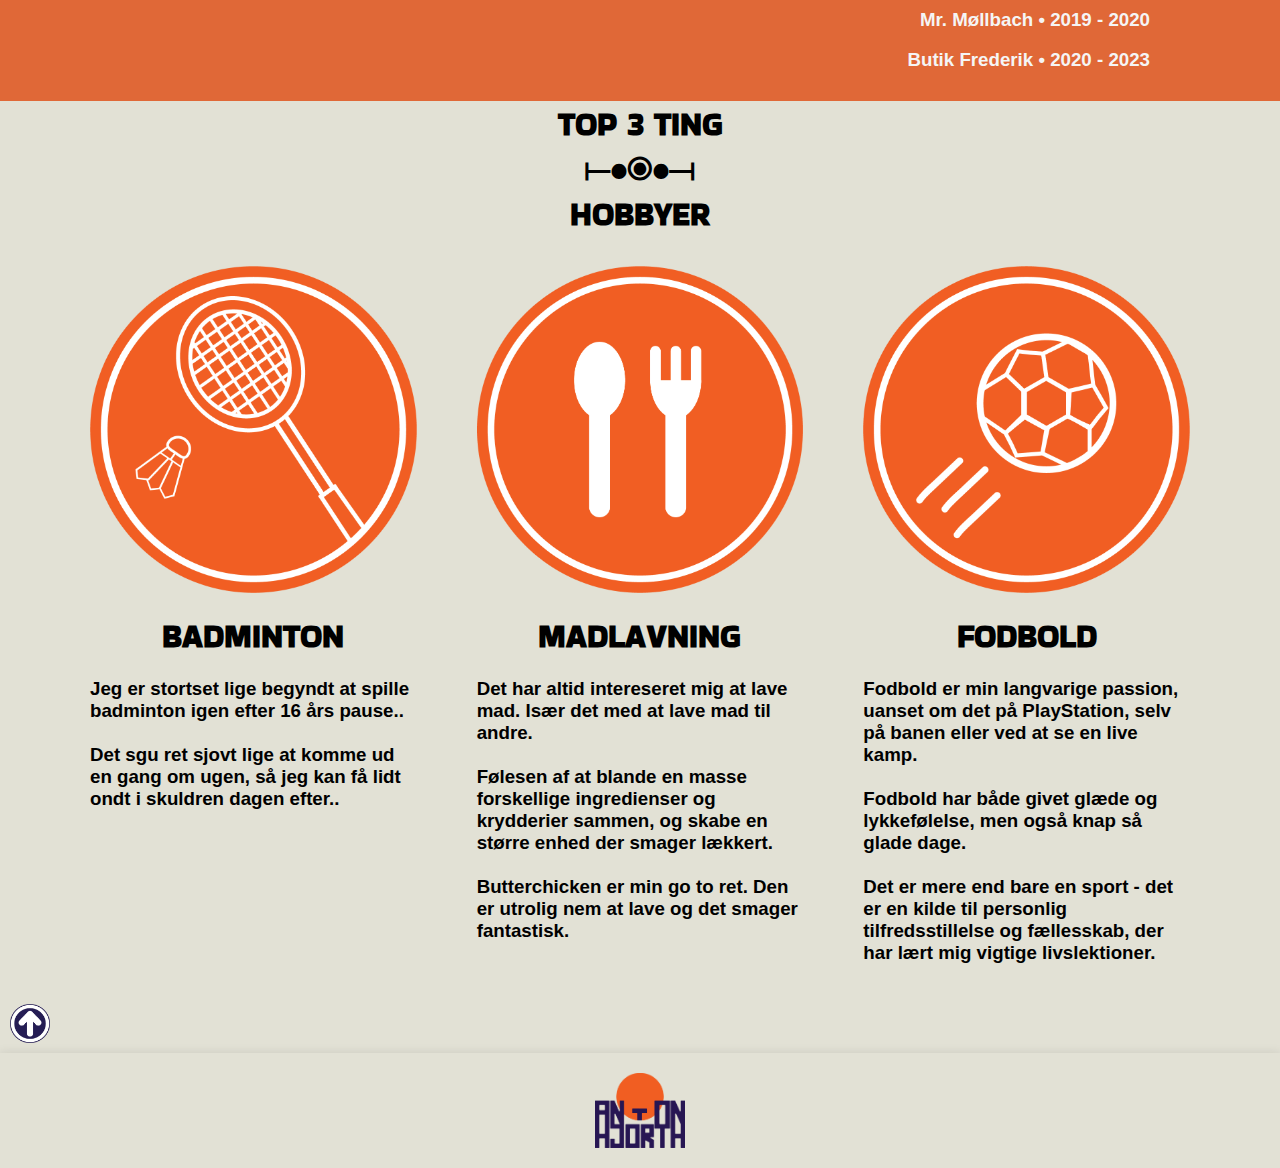
==== commit e96cdf1f: "Sidste ændring + karrusel" ====
--- a/ommig.html
+++ b/ommig.html
@@ -53,7 +53,9 @@
             </div>
             <div class="navn">
                 <h1>ANTON HJORTH</h1>
+                <br>
                 <h1>21. NOV 1997</h1>
+                <br>
                 <h1>ODENSE</h1>
             </div>
         </div>
@@ -157,7 +159,7 @@
                             med at lave mad til andre.
                             <br><br>
                             Følesen af at blande en masse forskellige ingredienser og krydderier sammen,
-                            og skabe en større enhed der smager skide godt.
+                            og skabe en større enhed der smager lækkert.
                             <br><br>
                             Butterchicken er min go to ret. Den er utrolig nem at lave og det smager fantastisk.
                         </h3>
